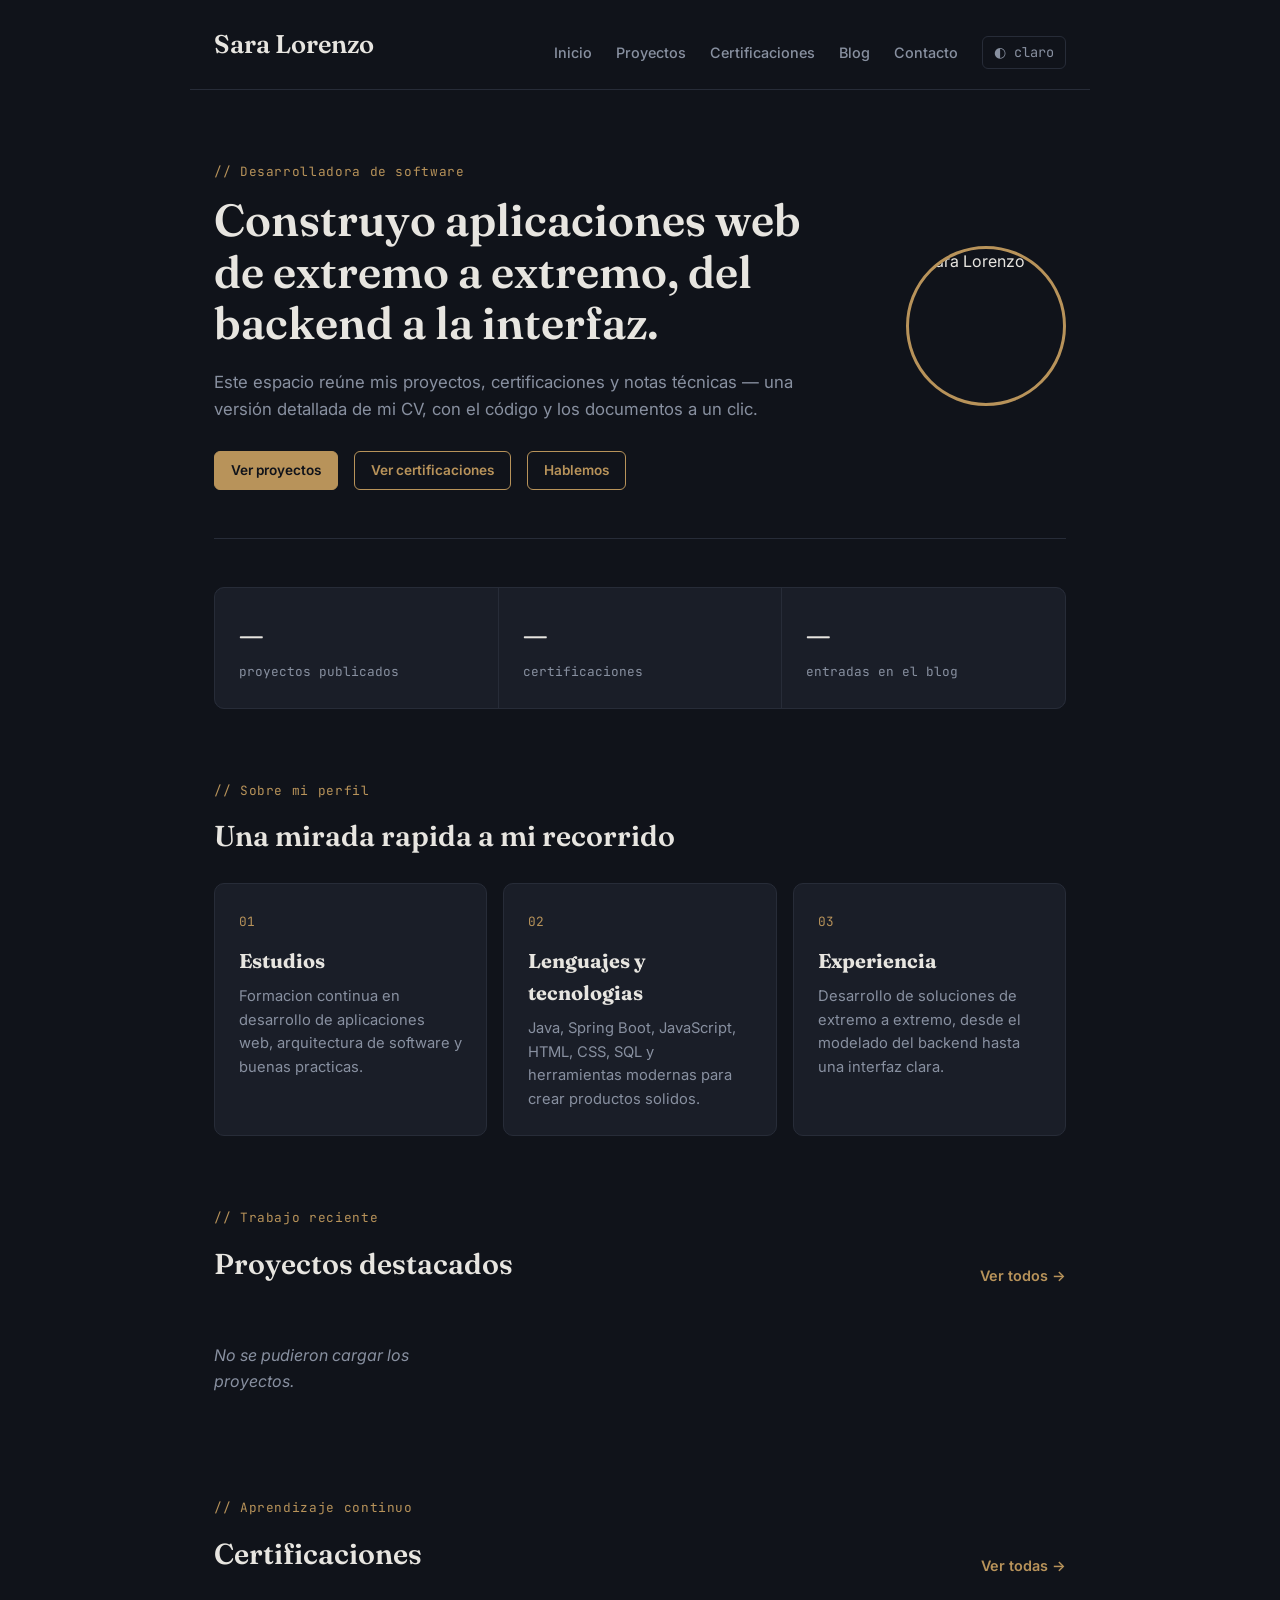
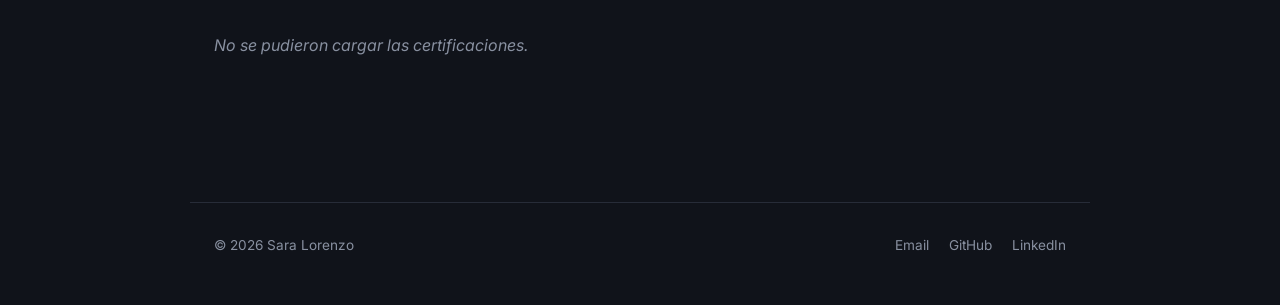
==== front/index.html @ 8f15f609 "feat: prepare secure portfolio and contact form Add the public portfolio contact flow, richer home p" ====
<!DOCTYPE html>
<html lang="es">
<head>
    <meta charset="UTF-8">
    <meta name="viewport" content="width=device-width, initial-scale=1.0">
    <title>Sara Lorenzo — Desarrolladora de software</title>
    <link rel="stylesheet" href="css/style.css">
    <script src="js/theme.js"></script>
</head>
<body>
    <header>
        <h1>Sara Lorenzo</h1>
        <button id="menu-toggle-btn" class="menu-toggle" aria-label="Abrir menú">
            <span></span><span></span><span></span>
        </button>
        <nav>
            <a href="index.html">Inicio</a>
            <a href="projects.html">Proyectos</a>
            <a href="certifications.html">Certificaciones</a>
            <a href="blog.html">Blog</a>
            <a href="contact.html">Contacto</a>
            <button id="theme-toggle-btn" class="theme-toggle" onclick="toggleTheme()">◐ claro</button>
        </nav>
    </header>
    <div id="nav-overlay" class="nav-overlay"></div>
    <main>
        <section class="hero">
            <div class="hero-text">
                <p class="hero-eyebrow">// Desarrolladora de software</p>
                <h2>Construyo aplicaciones web de extremo a extremo, del backend a la interfaz.</h2>
                <p class="hero-desc">
                    Este espacio reúne mis proyectos, certificaciones y notas técnicas —
                    una versión detallada de mi CV, con el código y los documentos a un clic.
                </p>
                <div class="hero-actions">
                    <a href="projects.html" class="btn btn-primary">Ver proyectos</a>
                    <a href="certifications.html" class="btn">Ver certificaciones</a>
                    <a href="contact.html" class="btn">Hablemos</a>
                </div>
            </div>
            <img src="img/foto-perfil.jpg" alt="Sara Lorenzo" class="hero-photo">
        </section>

        <div class="quick-stats" id="quick-stats">
            <div class="quick-stat"><strong id="stat-projects">—</strong><span>proyectos publicados</span></div>
            <div class="quick-stat"><strong id="stat-certifications">—</strong><span>certificaciones</span></div>
            <div class="quick-stat"><strong id="stat-posts">—</strong><span>entradas en el blog</span></div>
        </div>

        <section class="profile-section">
            <div class="section-heading">
                <p class="hero-eyebrow">// Sobre mi perfil</p>
                <h2>Una mirada rapida a mi recorrido</h2>
            </div>
            <div class="profile-grid">
                <article class="profile-card">
                    <span class="profile-icon">01</span>
                    <h3>Estudios</h3>
                    <p>Formacion continua en desarrollo de aplicaciones web, arquitectura de software y buenas practicas.</p>
                </article>
                <article class="profile-card">
                    <span class="profile-icon">02</span>
                    <h3>Lenguajes y tecnologias</h3>
                    <p>Java, Spring Boot, JavaScript, HTML, CSS, SQL y herramientas modernas para crear productos solidos.</p>
                </article>
                <article class="profile-card">
                    <span class="profile-icon">03</span>
                    <h3>Experiencia</h3>
                    <p>Desarrollo de soluciones de extremo a extremo, desde el modelado del backend hasta una interfaz clara.</p>
                </article>
            </div>
        </section>

        <section class="home-preview">
            <div class="section-heading section-heading-inline">
                <div>
                    <p class="hero-eyebrow">// Trabajo reciente</p>
                    <h2>Proyectos destacados</h2>
                </div>
                <a href="projects.html" class="text-link">Ver todos →</a>
            </div>
            <div id="featured-projects" class="card-grid home-card-grid">
                <p class="empty-state">Cargando proyectos...</p>
            </div>
        </section>

        <section class="home-preview">
            <div class="section-heading section-heading-inline">
                <div>
                    <p class="hero-eyebrow">// Aprendizaje continuo</p>
                    <h2>Certificaciones</h2>
                </div>
                <a href="certifications.html" class="text-link">Ver todas →</a>
            </div>
            <div id="featured-certifications" class="cert-list">
                <p class="empty-state">Cargando certificaciones...</p>
            </div>
        </section>
    </main>

    <footer>
        <p>© 2026 Sara Lorenzo</p>
        <div class="footer-links">
            <a href="mailto:saralorenzoacebal05@gmail.com">Email</a>
            <a href="https://github.com/tu-usuario" target="_blank" rel="noopener noreferrer">GitHub</a>
            <a href="https://linkedin.com/in/tu-usuario" target="_blank" rel="noopener noreferrer">LinkedIn</a>
        </div>
    </footer>

    <script src="js/api.js"></script>
    <script src="js/home.js"></script>
</body>
</html>
---- front/css/style.css ----
@import url('https://fonts.googleapis.com/css2?family=Fraunces:opsz,wght@9..144,400;9..144,600;9..144,700&family=Inter:wght@400;500;600&family=JetBrains+Mono:wght@400;500&display=swap');

:root {
    --bg: #10131A;
    --surface: #1A1E28;
    --border: #272C38;
    --text: #E7E5E0;
    --text-muted: #8890A0;
    --accent: #B8935A;
    --accent-soft: rgba(184, 147, 90, 0.12);
    --status: #3D7068;

    --font-display: 'Fraunces', serif;
    --font-body: 'Inter', sans-serif;
    --font-mono: 'JetBrains Mono', monospace;
}

[data-theme="light"] {
    --bg: #F8F7F4;
    --surface: #FFFFFF;
    --border: #E3E0D8;
    --text: #1A1C22;
    --text-muted: #666B76;
    --accent: #8C6D3F;
    --accent-soft: rgba(140, 109, 63, 0.10);
    --status: #2C5F58;
}

* {
    box-sizing: border-box;
    margin: 0;
    padding: 0;
}

body {
    font-family: var(--font-body);
    background: var(--bg);
    color: var(--text);
    line-height: 1.6;
    transition: background-color 0.2s ease, color 0.2s ease;

}

a {
    color: var(--accent);
    text-decoration: none;
}

/* --- Header / navegación --- */

header {
    max-width: 900px;
    margin: 0 auto;
    padding: 1.25rem 1.5rem;
    border-bottom: 1px solid var(--border);
    position: sticky;
    top: 0;
    background: var(--bg);
    z-index: 250;   /* antes: 100 */
    display: flex;
    justify-content: space-between;
    align-items: center;
    flex-wrap: wrap;
}

header h1 {
    font-family: var(--font-display);
    font-size: 1.6rem;
    font-weight: 600;
}

nav {
    margin-top: 1rem;
    display: flex;
    align-items: center;
    gap: 1.5rem;
}

nav a {
    color: var(--text-muted);
    font-size: 0.9rem;
    font-weight: 500;
    transition: color 0.15s ease;
}

nav a:hover,
nav a.active {
    color: var(--accent);
}

/* --- Layout general --- */

main {
    max-width: 900px;
    margin: 0 auto;
    padding: 2.5rem 1.5rem 4rem;
}

.page-title {
    font-family: var(--font-display);
    font-size: 2.2rem;
    margin-bottom: 0.5rem;
}

.page-subtitle {
    color: var(--text-muted);
    margin-bottom: 2.5rem;
}

.contact-form {
    max-width: 640px;
    display: grid;
    gap: 0.65rem;
}

.contact-form label {
    font-size: 0.9rem;
    font-weight: 500;
    margin-top: 0.75rem;
}

.contact-form label span[aria-hidden="true"] {
    color: var(--accent);
}

.optional {
    color: var(--text-muted);
    font-weight: 400;
}

.contact-form input,
.contact-form textarea {
    width: 100%;
    border: 1px solid var(--border);
    border-radius: 6px;
    padding: 0.8rem 0.9rem;
    background: var(--surface);
    color: var(--text);
    font: inherit;
    resize: vertical;
}

.contact-form input:focus,
.contact-form textarea:focus {
    outline: 2px solid var(--accent);
    outline-offset: 1px;
}

.contact-form .btn {
    justify-self: start;
    margin-top: 1rem;
}

.contact-form .btn:disabled {
    cursor: wait;
    opacity: 0.65;
}

.form-status {
    min-height: 1.5rem;
    color: var(--text-muted);
    font-size: 0.9rem;
}

.form-status.success {
    color: var(--status);
}

.form-status.error {
    color: #c96b6b;
}

.profile-section,
.home-preview {
    margin-top: 4.5rem;
}

.section-heading {
    margin-bottom: 1.5rem;
}

.section-heading h2 {
    font-family: var(--font-display);
    font-size: 1.8rem;
    font-weight: 600;
}

.section-heading-inline {
    display: flex;
    justify-content: space-between;
    align-items: end;
    gap: 1rem;
}

.text-link {
    white-space: nowrap;
    font-size: 0.9rem;
    font-weight: 600;
}

.profile-grid {
    display: grid;
    grid-template-columns: repeat(3, 1fr);
    gap: 1rem;
}

.profile-card {
    padding: 1.5rem;
    background: var(--surface);
    border: 1px solid var(--border);
    border-radius: 10px;
}

.profile-icon {
    color: var(--accent);
    font-family: var(--font-mono);
    font-size: 0.8rem;
}

.profile-card h3 {
    font-family: var(--font-display);
    font-size: 1.25rem;
    margin: 0.7rem 0 0.5rem;
}

.profile-card p {
    color: var(--text-muted);
    font-size: 0.92rem;
}

.home-card-grid {
    grid-template-columns: repeat(3, 1fr);
}

.cert-list {
    display: grid;
    gap: 0.75rem;
}

.cert-list .cert-card {
    margin-bottom: 0;
}

/* --- Tarjetas (posts / proyectos) --- */

.card-grid {
    display: grid;
    gap: 1.5rem;
}

.card {
    background: var(--surface);
    border: 1px solid var(--border);
    border-radius: 10px;
    overflow: hidden;
    transition: border-color 0.2s ease, transform 0.2s ease;
}

.card:hover {
    border-color: var(--accent);
    transform: translateY(-2px);
}

.card img {
    width: 100%;
    height: 180px;
    object-fit: cover;
    background: var(--border);
}

.card-body {
    padding: 1.25rem 1.5rem 1.5rem;
}

.card-body h2,
.card-body h3 {
    font-family: var(--font-display);
    font-size: 1.25rem;
    margin-bottom: 0.5rem;
}

.card-body p {
    color: var(--text-muted);
    font-size: 0.95rem;
    margin-bottom: 1rem;
}

.btn {
    display: inline-block;
    font-family: var(--font-body);
    font-weight: 600;
    font-size: 0.85rem;
    color: var(--accent);
    border: 1px solid var(--accent);
    padding: 0.5rem 1rem;
    border-radius: 6px;
    transition: background 0.15s ease, color 0.15s ease;
}

.btn:hover {
    background: var(--accent);
    color: var(--bg);
}

/* --- Signature element: chips estilo terminal para tecnologias --- */

.tech-stack {
    display: flex;
    flex-wrap: wrap;
    gap: 0.5rem;
    margin-bottom: 1.25rem;
}

.tech-chip {
    font-family: var(--font-mono);
    font-size: 0.78rem;
    color: var(--accent);
    background: var(--accent-soft);
    border-left: 2px solid var(--accent);
    padding: 0.2rem 0.6rem;
}

.tech-chip::before {
    content: "> ";
    color: var(--text-muted);
}

/* --- Certificaciones: layout horizontal con logo --- */

.cert-card {
    display: flex;
    align-items: center;
    gap: 1.25rem;
    background: var(--surface);
    border: 1px solid var(--border);
    border-radius: 10px;
    padding: 1.25rem 1.5rem;
    transition: border-color 0.2s ease;
}

.cert-card:hover {
    border-color: var(--accent);
}

.cert-logo {
    width: 56px;
    height: 56px;
    object-fit: contain;
    background: var(--bg);
    border-radius: 8px;
    padding: 0.5rem;
    flex-shrink: 0;
}

.cert-info {
    flex: 1;
}

.cert-info h3 {
    font-family: var(--font-display);
    font-size: 1.1rem;
}

.cert-meta {
    font-family: var(--font-mono);
    font-size: 0.8rem;
    color: var(--text-muted);
    margin-top: 0.25rem;
}

/* --- Estados vacios / carga --- */

.empty-state {
    color: var(--text-muted);
    font-style: italic;
    padding: 2rem 0;
}

/* --- Responsive --- */

@media (min-width: 640px) {
    .card-grid {
        grid-template-columns: repeat(2, 1fr);
    }
}

/* Accesibilidad: foco visible */
a:focus-visible,
button:focus-visible {
    outline: 2px solid var(--accent);
    outline-offset: 2px;
}

@media (prefers-reduced-motion: reduce) {
    * {
        transition: none !important;
    }
}

/* --- Selector de tema --- */

.theme-toggle {
    background: none;
    border: 1px solid var(--border);
    color: var(--text-muted);
    border-radius: 6px;
    padding: 0.4rem 0.7rem;
    font-family: var(--font-mono);
    font-size: 0.85rem;
    cursor: pointer;
    margin-left: auto;
    transition: border-color 0.15s ease, color 0.15s ease;
}

.theme-toggle:hover {
    border-color: var(--accent);
    color: var(--accent);
}

/* --- Detalle de post/proyecto --- */

.post-cover {
    width: 100%;
    max-height: 320px;
    object-fit: cover;
    border-radius: 10px;
    margin-bottom: 1.5rem;
}

.post-content {
    margin-top: 1.5rem;
    font-size: 1.02rem;
    white-space: pre-wrap;
}

.post-content p {
    margin-bottom: 1rem;
}

/* --- Footer --- */

footer {
    max-width: 900px;
    margin: 0 auto;
    padding: 2rem 1.5rem 3rem;
    border-top: 1px solid var(--border);
    margin-top: 3rem;
    display: flex;
    justify-content: space-between;
    align-items: center;
    flex-wrap: wrap;
    gap: 1rem;
}

footer p {
    color: var(--text-muted);
    font-size: 0.85rem;
}

.footer-links {
    display: flex;
    gap: 1.25rem;
}

.footer-links a {
    color: var(--text-muted);
    font-size: 0.85rem;
    transition: color 0.15s ease;
}

.footer-links a:hover {
    color: var(--accent);
}

/* --- Hero (portada) --- */

.hero {
    padding: 2rem 0 3rem;
    border-bottom: 1px solid var(--border);
    margin-bottom: 3rem;
}

.hero-eyebrow {
    font-family: var(--font-mono);
    font-size: 0.8rem;
    color: var(--accent);
    letter-spacing: 0.05em;
    margin-bottom: 0.75rem;
}

.hero h2 {
    font-family: var(--font-display);
    font-size: clamp(2rem, 5vw, 2.8rem);
    font-weight: 600;
    line-height: 1.15;
    max-width: 20ch;
}

.hero-desc {
    color: var(--text-muted);
    font-size: 1.05rem;
    max-width: 55ch;
    margin: 1.25rem 0 1.75rem;
}

.hero-actions {
    display: flex;
    gap: 1rem;
    flex-wrap: wrap;
}

.btn-primary {
    background: var(--accent);
    color: var(--bg);
    border: 1px solid var(--accent);
}

.btn-primary:hover {
    background: transparent;
    color: var(--accent);
}

/* --- Bloque de resumen rapido en la portada --- */

.quick-stats {
    display: grid;
    grid-template-columns: repeat(3, 1fr);
    gap: 1px;
    background: var(--border);
    border: 1px solid var(--border);
    border-radius: 10px;
    overflow: hidden;
    margin-top: 3rem;
}

.quick-stat {
    background: var(--surface);
    padding: 1.5rem;
    text-align: left;
}

.quick-stat strong {
    font-family: var(--font-display);
    font-size: 1.8rem;
    display: block;
}

.quick-stat span {
    font-family: var(--font-mono);
    font-size: 0.8rem;
    color: var(--text-muted);
}

/* --- Responsive --- */

@media (max-width: 640px) {
    header {
        padding: 1.75rem 1.25rem 1.5rem;
    }

    nav {
        flex-wrap: wrap;
        gap: 1rem 1.25rem;
    }

    .theme-toggle {
        margin-left: 0;
        order: -1;
        margin-bottom: 0.5rem;
    }

    main {
        padding: 1.75rem 1.25rem 3rem;
    }

    .page-title {
        font-size: 1.7rem;
    }

    .quick-stats {
        grid-template-columns: 1fr;
    }

    .profile-grid,
    .home-card-grid {
        grid-template-columns: 1fr;
    }

    .section-heading-inline {
        align-items: flex-start;
        flex-direction: column;
    }

    .cert-card {
        flex-wrap: wrap;
    }

    .cert-card .btn {
        width: 100%;
        text-align: center;
    }

    footer {
        flex-direction: column;
        align-items: flex-start;
    }
}

@media (min-width: 900px) {
    .card-grid {
        grid-template-columns: repeat(3, 1fr);
    }
}

/* --- Menu hamburguesa (movil) --- */

.menu-toggle {
    display: none;
    flex-direction: column;
    justify-content: center;
    gap: 5px;
    background: none;
    border: none;
    cursor: pointer;
    padding: 0.5rem;
}

.menu-toggle span {
    width: 24px;
    height: 2px;
    background: var(--text);
    transition: transform 0.2s ease, opacity 0.2s ease;
}

.menu-toggle.open span:nth-child(1) {
    transform: translateY(7px) rotate(45deg);
}

.menu-toggle.open span:nth-child(2) {
    opacity: 0;
}

.menu-toggle.open span:nth-child(3) {
    transform: translateY(-7px) rotate(-45deg);
}

.nav-overlay {
    display: none;
    position: fixed;
    inset: 0;
    background: rgba(0, 0, 0, 0.5);
    z-index: 150;
}

.nav-overlay.open {
    display: block;
}

@media (max-width: 640px) {
    .menu-toggle {
        display: flex;
    }

    nav {
        position: fixed;
        top: 0;
        right: -260px;
        height: 100vh;
        width: 240px;
        background: var(--surface);
        border-left: 1px solid var(--border);
        flex-direction: column;
        align-items: flex-start;
        padding: 5rem 1.5rem 2rem;
        gap: 1.25rem;
        transition: right 0.25s ease;
        z-index: 200;
    }

    nav.open {
        right: 0;
    }

    .theme-toggle {
        margin-left: 0;
        order: 0;
        margin-bottom: 0;
    }

    header {
        padding: 1.25rem 1.25rem;
    }
}

.hero {
    display: flex;
    align-items: center;
    gap: 2.5rem;
    flex-wrap: wrap;
}

.hero-text {
    flex: 1;
    min-width: 280px;
}

.hero-photo {
    width: 160px;
    height: 160px;
    border-radius: 50%;
    object-fit: cover;
    border: 3px solid var(--accent);
    flex-shrink: 0;
}

@media (max-width: 640px) {
    .hero {
        flex-direction: column-reverse;
        text-align: center;
    }

    .hero-actions {
        justify-content: center;
    }
}
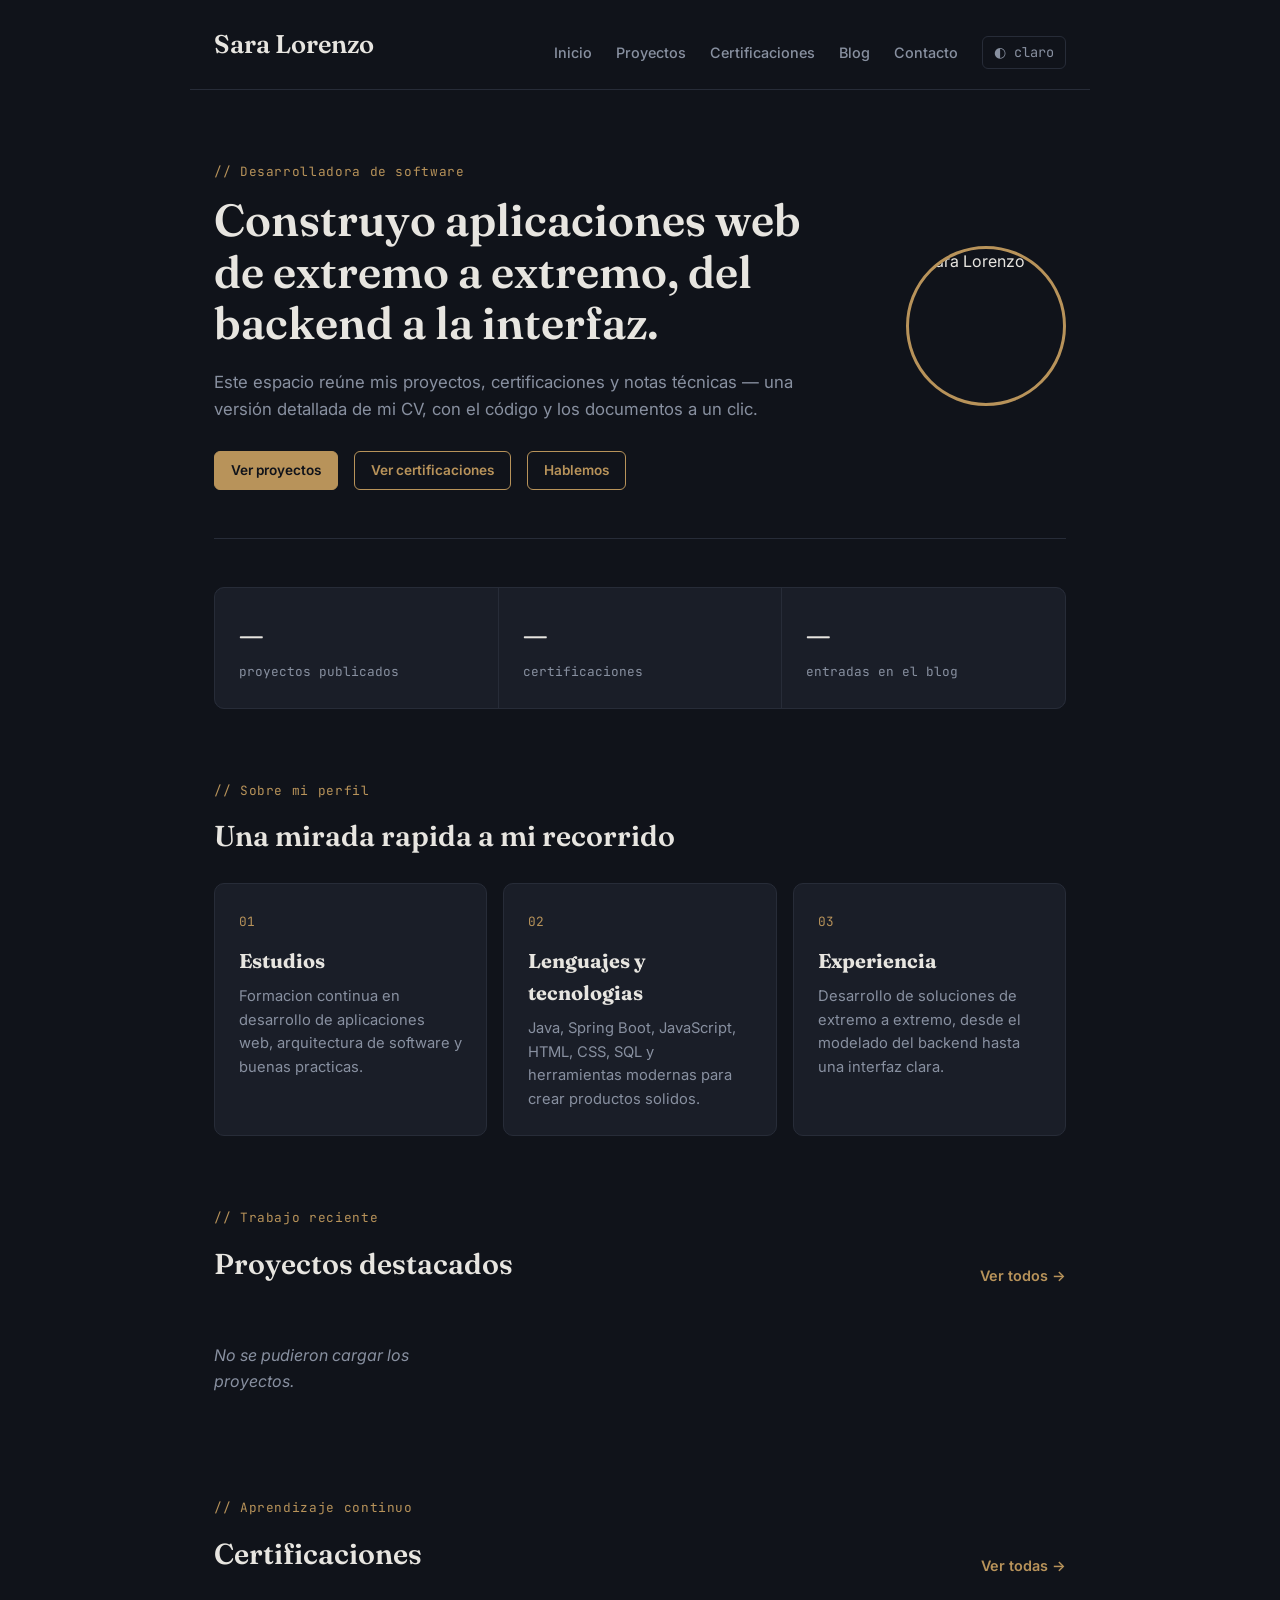
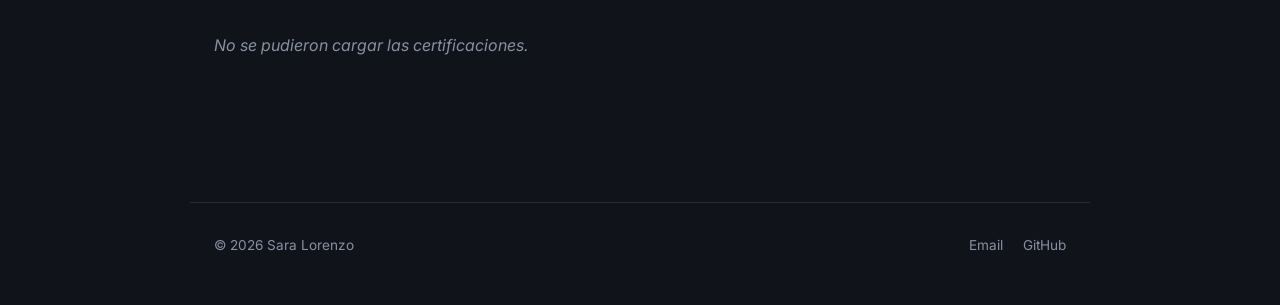
==== commit e215147e: "cambios realizados y añadido contacto Co-authored-by: Copilot <223556219+Copilot@users.noreply.githu" ====
--- a/front/index.html
+++ b/front/index.html
@@ -102,8 +102,7 @@
         <p>© 2026 Sara Lorenzo</p>
         <div class="footer-links">
             <a href="mailto:saralorenzoacebal05@gmail.com">Email</a>
-            <a href="https://github.com/tu-usuario" target="_blank" rel="noopener noreferrer">GitHub</a>
-            <a href="https://linkedin.com/in/tu-usuario" target="_blank" rel="noopener noreferrer">LinkedIn</a>
+            <a href="https://github.com/SaraLorenzoAcebal-prf/Sara-Lorenzo-Acebal" target="_blank" rel="noopener noreferrer">GitHub</a>
         </div>
     </footer>
 
